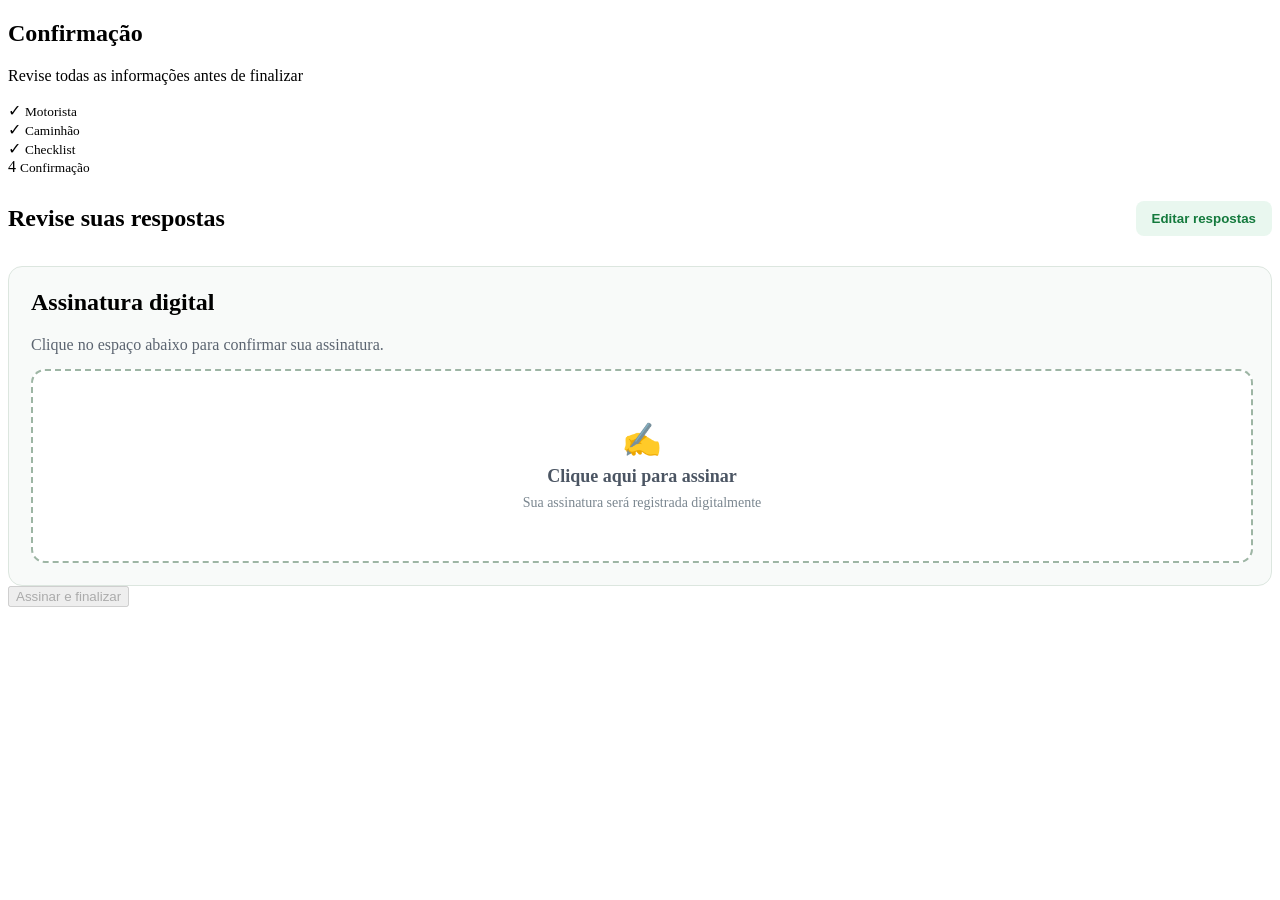
==== confirmacao.html @ f5d4bed5 "Create confirmacao.html" ====
<!DOCTYPE html>
<html lang="pt-BR">

<head>

    <meta charset="UTF-8">

    <meta
        name="viewport"
        content="width=device-width, initial-scale=1.0"
    >

    <title>Confirmação do Cadastro</title>

    <link
        rel="stylesheet"
        href="style.css"
    >

    <style>

        /* =====================================================
           UTILITÁRIOS
        ===================================================== */

        .hidden {
            display: none !important;
        }


        /* =====================================================
           REVISÃO
        ===================================================== */

        .revisao-section {
            margin-top: 25px;
        }

        .revisao-header {
            display: flex;
            justify-content: space-between;
            align-items: center;
            gap: 15px;
            margin-bottom: 15px;
        }

        .revisao-header h2 {
            margin: 0;
        }

        .btn-editar-revisao {
            border: none;
            background: #e9f7ef;
            color: #147a3d;
            padding: 10px 16px;
            border-radius: 8px;
            cursor: pointer;
            font-weight: 600;
        }

        .btn-editar-revisao:hover {
            background: #d8f1e2;
        }


        /* =====================================================
           PAINÉIS DE REVISÃO
        ===================================================== */

        .review-panels {
            display: flex;
            flex-direction: column;
            gap: 18px;
        }

        .review-panel {
            border: 1px solid #dce6df;
            border-radius: 14px;
            background: #ffffff;
            overflow: hidden;
        }

        .review-panel-full {
            width: 100%;
        }

        .review-panel-header {
            padding: 15px 18px;
            background: #f1f8f3;
            border-bottom: 1px solid #dce6df;
        }

        .review-panel-header h3 {
            margin: 0;
            color: #166534;
            font-size: 18px;
        }

        .review-grid {
            display: grid;
            grid-template-columns:
                repeat(2, minmax(0, 1fr));
            gap: 12px;
            padding: 16px;
        }

        .review-card {
            min-width: 0;
            padding: 13px 14px;
            border: 1px solid #e3e8e5;
            border-radius: 10px;
            background: #fafcfb;
        }

        .review-label {
            display: block;
            margin-bottom: 6px;
            color: #6b7280;
            font-size: 13px;
        }

        .review-value {
            display: block;
            color: #1f2937;
            font-size: 15px;
            line-height: 1.4;
            word-break: break-word;
        }

        .resposta-sim-nao {
            font-size: 14px;
        }

        .resposta-sim-nao.sim {
            color: #15803d;
        }

        .resposta-sim-nao.nao {
            color: #b91c1c;
        }

        .resposta-sim-nao.nao-informado {
            color: #6b7280;
        }


        /* =====================================================
           MODO DE EDIÇÃO
        ===================================================== */

        .modo-edicao {
            display: none;
            margin-top: 20px;
            padding: 20px;
            border: 1px solid #d9e2dc;
            border-radius: 12px;
            background: #fafdfb;
        }

        .modo-edicao.ativo {
            display: block;
        }

        .campo-edicao {
            margin-bottom: 16px;
        }

        .campo-edicao label {
            display: block;
            margin-bottom: 6px;
            font-weight: 600;
            color: #374151;
        }

        .campo-edicao input,
        .campo-edicao select {
            width: 100%;
            min-height: 44px;
            padding: 10px 12px;
            border: 1px solid #cfd8d2;
            border-radius: 8px;
            font-size: 15px;
            background: white;
        }

        .campo-edicao input:focus,
        .campo-edicao select:focus {
            outline: none;
            border-color: #168044;
            box-shadow:
                0 0 0 3px
                rgba(22, 128, 68, 0.10);
        }

        .grupo-edicao {
            margin-bottom: 25px;
        }

        .grupo-edicao h3 {
            margin-bottom: 15px;
            color: #166534;
        }

        .grid-edicao {
            display: grid;
            grid-template-columns:
                repeat(2, minmax(0, 1fr));
            gap: 15px;
        }

        .acoes-edicao {
            display: flex;
            justify-content: flex-end;
            gap: 10px;
            margin-top: 20px;
        }

        .btn-cancelar-edicao,
        .btn-salvar-edicao {
            border: none;
            border-radius: 8px;
            padding: 11px 18px;
            cursor: pointer;
            font-weight: 600;
        }

        .btn-cancelar-edicao {
            background: #e5e7eb;
            color: #374151;
        }

        .btn-salvar-edicao {
            background: #168044;
            color: white;
        }


        /* =====================================================
           ASSINATURA
        ===================================================== */

        .signature-section {
            margin-top: 30px;
            padding: 22px;
            border-radius: 14px;
            background: #f8faf9;
            border: 1px solid #dce6df;
        }

        .signature-section h2 {
            margin-top: 0;
        }

        .signature-header {
            margin-bottom: 15px;
        }

        .signature-header p {
            color: #5b6470;
            margin-bottom: 0;
        }

        .signature-instruction {
            color: #5b6470;
            margin-bottom: 15px;
        }

        .stamp-area {
            width: 100%;
        }

        .stamp-box {
            position: relative;
            width: 100%;
            min-height: 190px;
            border: 2px dashed #9db5a4;
            border-radius: 14px;
            background: white;
            display: flex;
            align-items: center;
            justify-content: center;
            cursor: pointer;
            overflow: hidden;
            user-select: none;
            -webkit-tap-highlight-color: transparent;
            transition:
                border-color 0.2s ease,
                background 0.2s ease,
                box-shadow 0.2s ease;
        }

        .stamp-box:hover {
            border-color: #168044;
            background: #fcfffd;
        }

        .stamp-box:focus {
            outline: none;
            border-color: #168044;
            box-shadow:
                0 0 0 4px
                rgba(22, 128, 68, 0.12);
        }

        .stamp-box.assinatura-confirmada {
            border-style: solid;
            border-color: #168044;
        }

        .stamp-box.assinatura-atencao {
            border-color: #dc2626;
            box-shadow:
                0 0 0 5px
                rgba(220, 38, 38, 0.10);
        }


        /* =====================================================
           PLACEHOLDER
        ===================================================== */

        .stamp-placeholder {
            text-align: center;
            color: #7b8790;
            pointer-events: none;
            padding: 20px;
        }

        .stamp-placeholder strong {
            display: block;
            font-size: 18px;
            color: #4b5563;
            margin: 8px 0 6px;
        }

        .stamp-placeholder small {
            font-size: 14px;
        }

        .stamp-click-icon {
            display: block;
            font-size: 32px;
        }


        /* =====================================================
           CARIMBO
        ===================================================== */

        .carimbo {
            position: absolute;
            left: 50%;
            top: 50%;

            transform:
                translate(-50%, -50%)
                rotate(-5deg)
                scale(1);

            padding: 16px 24px;

            border: 3px double #bd2929;
            border-radius: 6px;

            color: #bd2929;

            background:
                rgba(255, 255, 255, 0.92);

            text-align: center;

            font-family:
                "Courier New",
                Courier,
                monospace;

            font-weight: bold;
            text-transform: uppercase;

            line-height: 1.35;

            min-width: 260px;
            max-width: 90%;

            pointer-events: none;

            box-sizing: border-box;
        }

        .carimbo-topo {
            font-size: 13px;
            margin-bottom: 8px;
        }

        .carimbo-nome {
            font-size: 18px;
            word-break: break-word;
        }

        .carimbo-cpf {
            font-size: 13px;
            margin-top: 5px;
        }

        .carimbo-data {
            font-size: 12px;
            margin-top: 6px;
        }

        @keyframes baterCarimbo {

            0% {
                opacity: 0;

                transform:
                    translate(-50%, -50%)
                    rotate(-12deg)
                    scale(1.35);
            }

            100% {
                opacity: 0.88;

                transform:
                    translate(-50%, -50%)
                    rotate(-5deg)
                    scale(1);
            }
        }


        /* =====================================================
           ASSINATURA REALIZADA
        ===================================================== */

        .assinatura-realizada {
            margin-top: 12px;
            color: #168044;
            font-weight: 600;
            text-align: center;
        }

        .btn-remover-assinatura,
        .assinatura-remover {
            display: block;
            margin: 12px auto 0;
            border: none;
            background: #fee2e2;
            color: #991b1b;
            padding: 9px 15px;
            border-radius: 8px;
            cursor: pointer;
            font-weight: 600;
        }

        .btn-remover-assinatura:hover,
        .assinatura-remover:hover {
            background: #fecaca;
        }


        /* =====================================================
           MENSAGENS
        ===================================================== */

        .message {
            margin-top: 15px;
            padding: 12px 15px;
            border-radius: 8px;
            display: none;
        }

        .message.success {
            background: #ecfdf3;
            color: #166534;
            border: 1px solid #bbf7d0;
        }

        .message.error {
            background: #fef2f2;
            color: #991b1b;
            border: 1px solid #fecaca;
        }

        .message.info {
            background: #eff6ff;
            color: #1d4ed8;
            border: 1px solid #bfdbfe;
        }


        /* =====================================================
           SUCESSO
        ===================================================== */

        .sucesso-cadastro {
            padding: 30px 20px;
            text-align: center;
            background: #ecfdf3;
            border: 1px solid #b7e4c7;
            border-radius: 14px;
            color: #166534;
        }

        .sucesso-cadastro h2 {
            margin-top: 0;
        }


        /* =====================================================
           RESPONSIVO
        ===================================================== */

        @media (max-width: 700px) {

            .grid-edicao,
            .review-grid {
                grid-template-columns: 1fr;
            }

            .revisao-header {
                flex-direction: column;
                align-items: stretch;
            }

            .btn-editar-revisao {
                width: 100%;
            }

            .acoes-edicao {
                flex-direction: column;
            }

            .btn-cancelar-edicao,
            .btn-salvar-edicao {
                width: 100%;
            }

            .stamp-box {
                min-height: 220px;
            }

            .carimbo {
                min-width: 230px;
                padding: 14px 18px;
            }

            .carimbo-nome {
                font-size: 16px;
            }
        }

    </style>

</head>


<body>

    <main class="container">

        <section class="card">


            <!-- =================================================
                 CABEÇALHO
            ================================================== -->

            <div class="logo-area">

                <h1>
                    Confirmação
                </h1>

                <p>
                    Revise todas as informações antes de finalizar
                </p>

            </div>


            <!-- =================================================
                 PROGRESSO
            ================================================== -->

            <div class="progress-area">

                <div class="progress-step completed">

                    <span>✓</span>

                    <small>
                        Motorista
                    </small>

                </div>


                <div class="progress-line active"></div>


                <div class="progress-step completed">

                    <span>✓</span>

                    <small>
                        Caminhão
                    </small>

                </div>


                <div class="progress-line active"></div>


                <div class="progress-step completed">

                    <span>✓</span>

                    <small>
                        Checklist
                    </small>

                </div>


                <div class="progress-line active"></div>


                <div class="progress-step active">

                    <span>4</span>

                    <small>
                        Confirmação
                    </small>

                </div>

            </div>


            <!-- =================================================
                 REVISÃO
            ================================================== -->

            <div class="revisao-section">

                <div class="revisao-header">

                    <h2>
                        Revise suas respostas
                    </h2>

                    <button
                        type="button"
                        id="btnEditarRespostas"
                        class="btn-editar-revisao"
                    >
                        Editar respostas
                    </button>

                </div>


                <div id="resumoCadastro"></div>


                <!-- =============================================
                     FORMULÁRIO DE EDIÇÃO
                ============================================== -->

                <div
                    id="modoEdicao"
                    class="modo-edicao"
                >

                    <div class="grupo-edicao">

                        <h3>
                            Motorista
                        </h3>

                        <div class="grid-edicao">

                            <div class="campo-edicao">

                                <label for="editNome">
                                    Nome completo
                                </label>

                                <input
                                    id="editNome"
                                    type="text"
                                    autocomplete="name"
                                >

                            </div>


                            <div class="campo-edicao">

                                <label for="editCelular">
                                    Celular
                                </label>

                                <input
                                    id="editCelular"
                                    type="tel"
                                    autocomplete="tel"
                                >

                            </div>


                            <div class="campo-edicao">

                                <label for="editCPF">
                                    CPF
                                </label>

                                <input
                                    id="editCPF"
                                    type="text"
                                    inputmode="numeric"
                                    maxlength="14"
                                >

                            </div>


                            <div class="campo-edicao">

                                <label for="editCNH">
                                    CNH
                                </label>

                                <input
                                    id="editCNH"
                                    type="text"
                                >

                            </div>


                            <div class="campo-edicao">

                                <label for="editValidadeCnh">
                                    Validade CNH
                                </label>

                                <input
                                    id="editValidadeCnh"
                                    type="date"
                                >

                            </div>


                            <div class="campo-edicao">

                                <label for="editCalcado">
                                    Calçado de Segurança
                                </label>

                                <select id="editCalcado">

                                    <option value="">
                                        Selecione
                                    </option>

                                    <option value="Sim">
                                        Sim
                                    </option>

                                    <option value="Não">
                                        Não
                                    </option>

                                </select>

                            </div>


                            <div class="campo-edicao">

                                <label for="editTrajes">
                                    Trajes
                                </label>

                                <select id="editTrajes">

                                    <option value="">
                                        Selecione
                                    </option>

                                    <option value="Sim">
                                        Sim
                                    </option>

                                    <option value="Não">
                                        Não
                                    </option>

                                </select>

                            </div>


                            <div class="campo-edicao">

                                <label for="editColete">
                                    Colete Refletivo
                                </label>

                                <select id="editColete">

                                    <option value="">
                                        Selecione
                                    </option>

                                    <option value="Sim">
                                        Sim
                                    </option>

                                    <option value="Não">
                                        Não
                                    </option>

                                </select>

                            </div>


                            <div class="campo-edicao">

                                <label for="editComprovei">
                                    App Comprovei
                                </label>

                                <select id="editComprovei">

                                    <option value="">
                                        Selecione
                                    </option>

                                    <option value="Sim">
                                        Sim
                                    </option>

                                    <option value="Não">
                                        Não
                                    </option>

                                </select>

                            </div>

                        </div>

                    </div>


                    <div class="grupo-edicao">

                        <h3>
                            Caminhão
                        </h3>

                        <div class="grid-edicao">

                            <div class="campo-edicao">

                                <label for="editDt">
                                    DT
                                </label>

                                <input
                                    id="editDt"
                                    type="text"
                                >

                            </div>


                            <div class="campo-edicao">

                                <label for="editTransportadora">
                                    Transportadora
                                </label>

                                <input
                                    id="editTransportadora"
                                    type="text"
                                >

                            </div>


                            <div class="campo-edicao">

                                <label for="editPlacaCavalo">
                                    Placa Cavalo / Truck
                                </label>

                                <input
                                    id="editPlacaCavalo"
                                    type="text"
                                >

                            </div>


                            <div class="campo-edicao">

                                <label for="editPlacaCarreta01">
                                    Placa Carreta 01
                                </label>

                                <input
                                    id="editPlacaCarreta01"
                                    type="text"
                                >

                            </div>


                            <div class="campo-edicao">

                                <label for="editPlacaCarreta02">
                                    Placa Carreta 02
                                </label>

                                <input
                                    id="editPlacaCarreta02"
                                    type="text"
                                >

                            </div>


                            <div class="campo-edicao">

                                <label for="editTipoVeiculo">
                                    Tipo Veículo
                                </label>

                                <input
                                    id="editTipoVeiculo"
                                    type="text"
                                >

                            </div>


                            <div class="campo-edicao">

                                <label for="editEmpilhadeira">
                                    Autoriza Entrada de Empilhadeira?
                                </label>

                                <select id="editEmpilhadeira">

                                    <option value="">
                                        Selecione
                                    </option>

                                    <option value="Sim">
                                        Sim
                                    </option>

                                    <option value="Não">
                                        Não
                                    </option>

                                </select>

                            </div>

                        </div>

                    </div>


                    <div class="grupo-edicao">

                        <h3>
                            Checklist
                        </h3>

                        <div id="camposChecklistEdicao"></div>

                    </div>


                    <div class="acoes-edicao">

                        <button
                            type="button"
                            id="btnCancelarEdicao"
                            class="btn-cancelar-edicao"
                        >
                            Cancelar
                        </button>


                        <button
                            type="button"
                            id="btnSalvarEdicao"
                            class="btn-salvar-edicao"
                        >
                            Salvar respostas
                        </button>

                    </div>

                </div>

            </div>


            <!-- =================================================
                 ASSINATURA
            ================================================== -->

            <div class="signature-section">

                <div class="signature-header">

                    <div>

                        <h2>
                            Assinatura digital
                        </h2>

                        <p>
                            Clique no espaço abaixo para confirmar sua assinatura.
                        </p>

                    </div>

                </div>


                <div class="stamp-area">

                    <div
                        id="stampBox"
                        class="stamp-box"
                        tabindex="0"
                        role="button"
                        aria-label="Clique para assinar"
                    >

                        <div
                            id="stampPlaceholder"
                            class="stamp-placeholder"
                        >

                            <span class="stamp-click-icon">
                                ✍
                            </span>

                            <strong>
                                Clique aqui para assinar
                            </strong>

                            <small>
                                Sua assinatura será registrada digitalmente
                            </small>

                        </div>


                        <!-- =================================================
                             CARIMBO
                             FICA OCULTO ATÉ O CLIQUE
                        ================================================== -->

                        <div
                            id="carimbo"
                            class="carimbo hidden"
                        >

                            <div class="carimbo-topo">
                                ASSINADO DIGITALMENTE
                            </div>

                            <div
                                id="carimboNome"
                                class="carimbo-nome"
                            >
                                Nome do motorista
                            </div>

                            <div
                                id="carimboCPF"
                                class="carimbo-cpf"
                            >
                                CPF
                            </div>

                            <div
                                id="carimboData"
                                class="carimbo-data"
                            >
                                Aguardando assinatura
                            </div>

                        </div>

                    </div>


                    <div
                        id="assinaturaRealizada"
                        class="assinatura-realizada hidden"
                    >
                        ✓ Assinatura confirmada
                    </div>


                    <button
                        type="button"
                        id="removerAssinatura"
                        class="btn-remover-assinatura hidden"
                    >
                        Remover assinatura
                    </button>

                </div>

            </div>


            <!-- =================================================
                 MENSAGEM
            ================================================== -->

            <div
                id="mensagemEnvio"
                class="message"
            ></div>


            <!-- =================================================
                 SUCESSO
            ================================================== -->

            <div
                id="mensagemSucesso"
                style="display:none;"
            ></div>


            <!-- =================================================
                 BOTÕES
            ================================================== -->

            <div class="button-row">


                <button
                    type="button"
                    id="btnEnviar"
                    class="btn-primary"
                    disabled
                >
                    Assinar e finalizar
                </button>

            </div>


        </section>

    </main>


    <script src="confirmacao.js"></script>

</body>

</html>
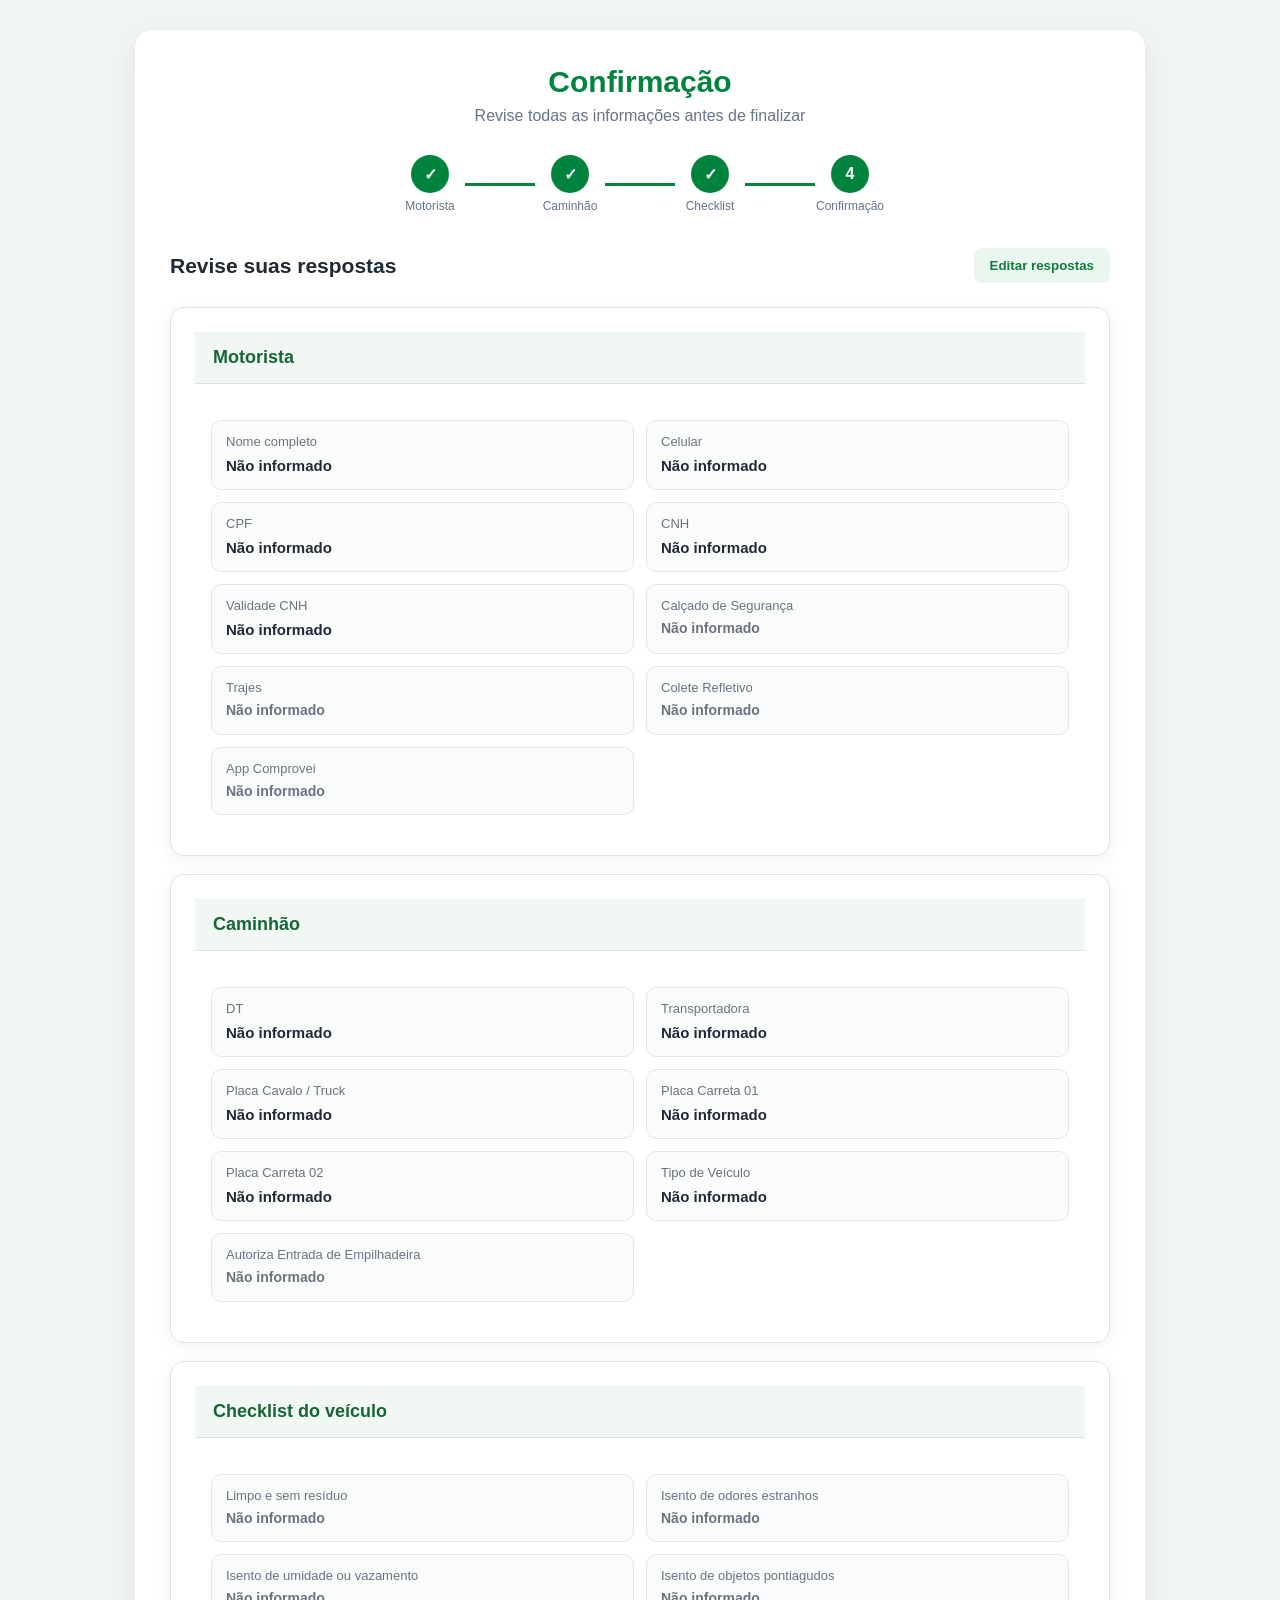
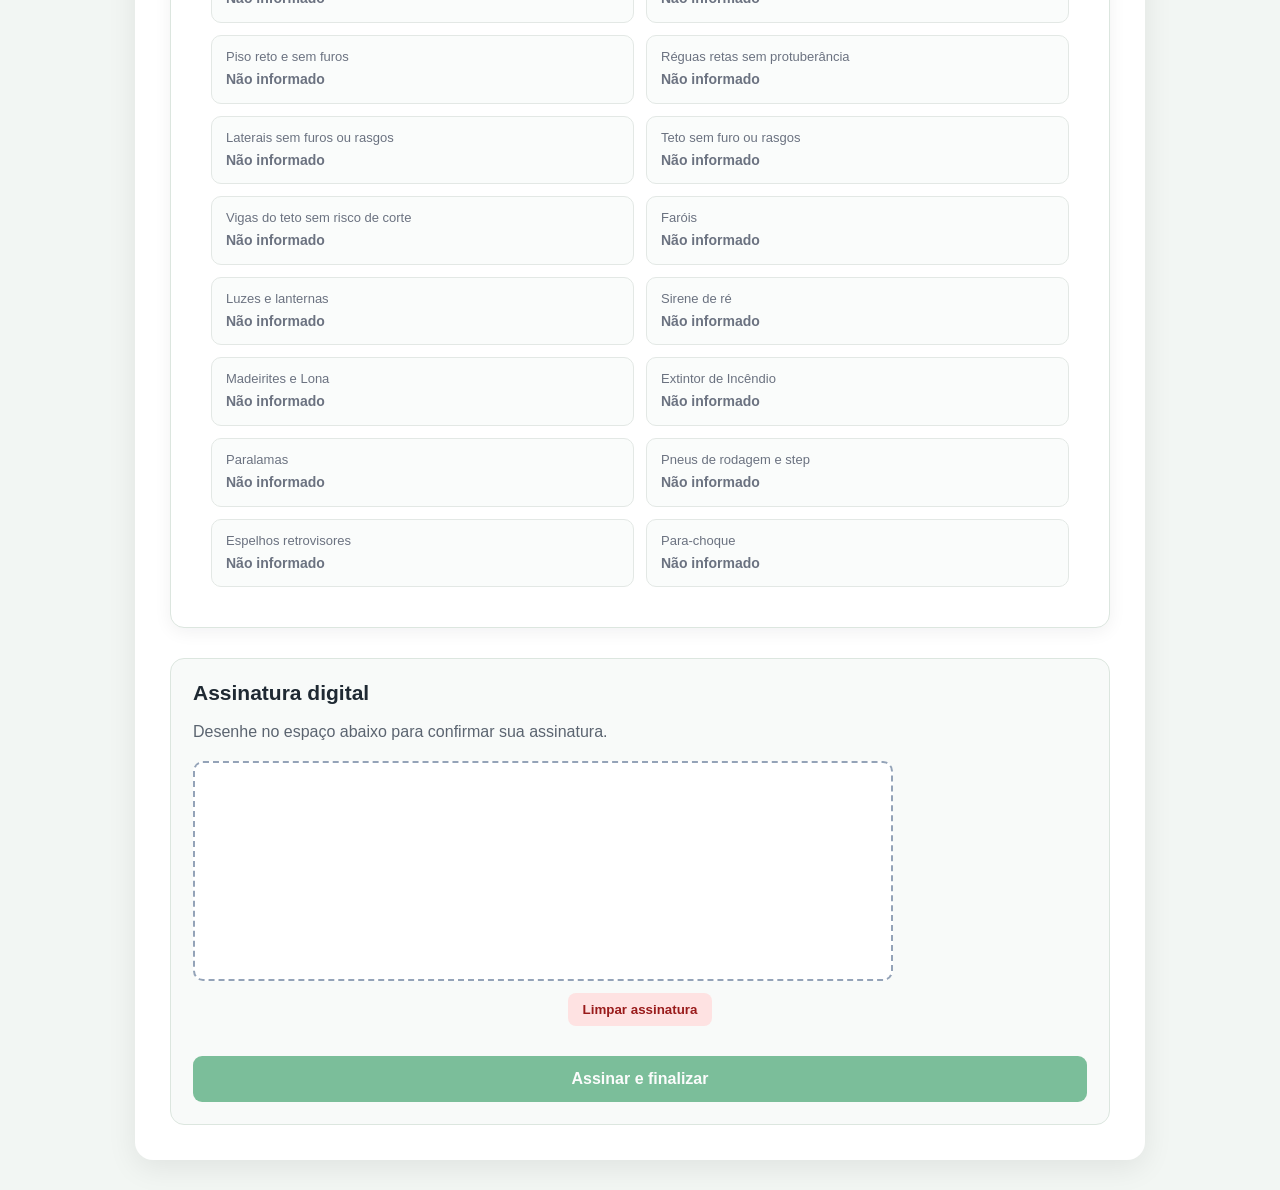
==== commit 209f9ccc: "Update confirmacao.html" ====
--- a/confirmacao.html
+++ b/confirmacao.html
@@ -344,92 +344,6 @@
 
 
         /* =====================================================
-           CARIMBO
-        ===================================================== */
-
-        .carimbo {
-            position: absolute;
-            left: 50%;
-            top: 50%;
-
-            transform:
-                translate(-50%, -50%)
-                rotate(-5deg)
-                scale(1);
-
-            padding: 16px 24px;
-
-            border: 3px double #bd2929;
-            border-radius: 6px;
-
-            color: #bd2929;
-
-            background:
-                rgba(255, 255, 255, 0.92);
-
-            text-align: center;
-
-            font-family:
-                "Courier New",
-                Courier,
-                monospace;
-
-            font-weight: bold;
-            text-transform: uppercase;
-
-            line-height: 1.35;
-
-            min-width: 260px;
-            max-width: 90%;
-
-            pointer-events: none;
-
-            box-sizing: border-box;
-        }
-
-        .carimbo-topo {
-            font-size: 13px;
-            margin-bottom: 8px;
-        }
-
-        .carimbo-nome {
-            font-size: 18px;
-            word-break: break-word;
-        }
-
-        .carimbo-cpf {
-            font-size: 13px;
-            margin-top: 5px;
-        }
-
-        .carimbo-data {
-            font-size: 12px;
-            margin-top: 6px;
-        }
-
-        @keyframes baterCarimbo {
-
-            0% {
-                opacity: 0;
-
-                transform:
-                    translate(-50%, -50%)
-                    rotate(-12deg)
-                    scale(1.35);
-            }
-
-            100% {
-                opacity: 0.88;
-
-                transform:
-                    translate(-50%, -50%)
-                    rotate(-5deg)
-                    scale(1);
-            }
-        }
-
-
-        /* =====================================================
            ASSINATURA REALIZADA
         ===================================================== */
 
@@ -539,15 +453,6 @@
             .stamp-box {
                 min-height: 220px;
             }
-
-            .carimbo {
-                min-width: 230px;
-                padding: 14px 18px;
-            }
-
-            .carimbo-nome {
-                font-size: 16px;
-            }
         }
 
     </style>
@@ -1019,9 +924,9 @@
             </div>
 
 
-            <!-- =================================================
-                 ASSINATURA
-            ================================================== -->
+<!-- =================================================
+    ASSINATURA
+================================================== -->
 
             <div class="signature-section">
 
@@ -1034,7 +939,7 @@
                         </h2>
 
                         <p>
-                            Clique no espaço abaixo para confirmar sua assinatura.
+                            Desenhe no espaço abaixo para confirmar sua assinatura.
                         </p>
 
                     </div>
@@ -1042,96 +947,19 @@
                 </div>
 
 
-                <div class="stamp-area">
-
-                    <div
-                        id="stampBox"
-                        class="stamp-box"
-                        tabindex="0"
-                        role="button"
-                        aria-label="Clique para assinar"
-                    >
-
-                        <div
-                            id="stampPlaceholder"
-                            class="stamp-placeholder"
-                        >
-
-                            <span class="stamp-click-icon">
-                                ✍
-                            </span>
-
-                            <strong>
-                                Clique aqui para assinar
-                            </strong>
-
-                            <small>
-                                Sua assinatura será registrada digitalmente
-                            </small>
-
-                        </div>
-
-
-                        <!-- =================================================
-                             CARIMBO
-                             FICA OCULTO ATÉ O CLIQUE
-                        ================================================== -->
-
-                        <div
-                            id="carimbo"
-                            class="carimbo hidden"
-                        >
-
-                            <div class="carimbo-topo">
-                                ASSINADO DIGITALMENTE
-                            </div>
-
-                            <div
-                                id="carimboNome"
-                                class="carimbo-nome"
-                            >
-                                Nome do motorista
-                            </div>
-
-                            <div
-                                id="carimboCPF"
-                                class="carimbo-cpf"
-                            >
-                                CPF
-                            </div>
-
-                            <div
-                                id="carimboData"
-                                class="carimbo-data"
-                            >
-                                Aguardando assinatura
-                            </div>
-
-                        </div>
-
-                    </div>
-
-
-                    <div
-                        id="assinaturaRealizada"
-                        class="assinatura-realizada hidden"
-                    >
-                        ✓ Assinatura confirmada
-                    </div>
-
-
-                    <button
-                        type="button"
-                        id="removerAssinatura"
-                        class="btn-remover-assinatura hidden"
-                    >
-                        Remover assinatura
-                    </button>
-
-                </div>
-
-            </div>
-
+<div class="stamp-area">
+
+    <canvas id="signatureCanvas"></canvas>
+
+    <button
+        type="button"
+        id="removerAssinatura"
+        class="btn-remover-assinatura"
+    >
+        Limpar assinatura
+    </button>
+
+</div>
 
             <!-- =================================================
                  MENSAGEM
--- a/style.css
+++ b/style.css
@@ -0,0 +1,796 @@
+* {
+    margin: 0;
+    padding: 0;
+    box-sizing: border-box;
+    font-family: Arial, Helvetica, sans-serif;
+}
+
+body {
+    min-height: 100vh;
+    background: #f2f6f3;
+    color: #1f2933;
+}
+
+.container {
+    width: 100%;
+    max-width: 1050px;
+    margin: 0 auto;
+    padding: 30px 20px;
+}
+
+.card {
+    background: #ffffff;
+    border-radius: 18px;
+    padding: 35px;
+    box-shadow: 0 8px 30px rgba(0, 0, 0, 0.08);
+}
+
+.logo-area {
+    text-align: center;
+    margin-bottom: 30px;
+}
+
+.logo-area h1 {
+    color: #00843d;
+    font-size: 30px;
+    margin-bottom: 8px;
+}
+
+.logo-area p {
+    color: #64748b;
+}
+
+.progress-area {
+    display: flex;
+    align-items: center;
+    justify-content: center;
+    margin-bottom: 35px;
+}
+
+.progress-step {
+    display: flex;
+    flex-direction: column;
+    align-items: center;
+    gap: 6px;
+    min-width: 70px;
+}
+
+.progress-step span {
+    width: 38px;
+    height: 38px;
+    border-radius: 50%;
+    display: flex;
+    align-items: center;
+    justify-content: center;
+    background: #e5e7eb;
+    color: #64748b;
+    font-weight: bold;
+}
+
+.progress-step.active span,
+.progress-step.completed span {
+    background: #00843d;
+    color: #ffffff;
+}
+
+.progress-step small {
+    color: #64748b;
+    font-size: 12px;
+}
+
+.progress-line {
+    height: 3px;
+    width: 70px;
+    background: #e5e7eb;
+}
+
+.progress-line.active {
+    background: #00843d;
+}
+
+h2 {
+    color: #1f2933;
+    margin: 25px 0 18px;
+    font-size: 21px;
+}
+
+.form-group {
+    margin-bottom: 20px;
+}
+
+.form-group label,
+.question-group > label,
+.check-question > label {
+    display: block;
+    font-weight: bold;
+    margin-bottom: 8px;
+}
+
+input,
+select {
+    width: 100%;
+    padding: 14px;
+    border: 1px solid #cbd5e1;
+    border-radius: 9px;
+    font-size: 16px;
+    outline: none;
+    background: #ffffff;
+}
+
+input:focus,
+select:focus {
+    border-color: #00843d;
+    box-shadow: 0 0 0 3px rgba(0, 132, 61, 0.1);
+}
+
+.input-error {
+    border-color: #dc2626 !important;
+}
+
+.field-error {
+    color: #dc2626;
+    display: block;
+    margin-top: 5px;
+}
+
+.question-group,
+.check-question {
+    margin-bottom: 22px;
+    padding: 18px;
+    border: 1px solid #e2e8f0;
+    border-radius: 12px;
+    background: #fafcfb;
+}
+
+/* ============================================================
+   BOTÕES SIM / NÃO / N/A
+   ============================================================ */
+
+.choice-buttons {
+    display: flex;
+    gap: 10px;
+    flex-wrap: wrap;
+}
+
+.choice-button {
+    flex: 1;
+    min-width: 100px;
+    cursor: pointer;
+}
+
+.choice-button input {
+    display: none;
+}
+
+.choice-button span {
+    width: 100%;
+    min-height: 50px;
+    padding: 12px 18px;
+    border-radius: 9px;
+    border: 2px solid #d1d5db;
+    background: #ffffff;
+    display: flex;
+    align-items: center;
+    justify-content: center;
+    font-weight: bold;
+    transition: 0.2s;
+}
+
+.choice-button span:hover {
+    border-color: #00843d;
+    background: #f0faf4;
+}
+
+.choice-button input:checked + span {
+    background: #00843d;
+    border-color: #00843d;
+    color: #ffffff;
+    transform: translateY(-1px);
+}
+
+/* ============================================================
+   BOTÕES
+   ============================================================ */
+
+.btn-primary,
+.btn-secondary {
+    border: none;
+    border-radius: 9px;
+    padding: 14px 24px;
+    font-size: 16px;
+    font-weight: bold;
+    cursor: pointer;
+    text-decoration: none;
+    display: inline-flex;
+    align-items: center;
+    justify-content: center;
+    transition: 0.2s;
+}
+
+.btn-primary {
+    background: #00843d;
+    color: #ffffff;
+}
+
+.btn-primary:hover {
+    background: #006f34;
+}
+
+.btn-primary:disabled {
+    opacity: 0.6;
+    cursor: not-allowed;
+}
+
+.btn-secondary {
+    background: #e5e7eb;
+    color: #374151;
+}
+
+.btn-secondary:hover {
+    background: #d1d5db;
+}
+
+.button-row {
+    display: flex;
+    gap: 12px;
+    justify-content: space-between;
+    margin-top: 30px;
+}
+
+.button-row .btn-primary,
+.button-row .btn-secondary {
+    flex: 1;
+}
+
+.checklist-intro {
+    background: #f0faf4;
+    border-left: 4px solid #00843d;
+    padding: 16px;
+    margin-bottom: 25px;
+    border-radius: 6px;
+}
+
+.checklist-intro h2 {
+    margin-top: 0;
+}
+
+.checklist-intro p {
+    color: #475569;
+    line-height: 1.5;
+}
+
+/* ============================================================
+   CONFIRMAÇÃO
+   ============================================================ */
+
+.summary-section {
+    margin-bottom: 25px;
+    border: 1px solid #e2e8f0;
+    border-radius: 12px;
+    overflow: hidden;
+}
+
+.summary-section h2 {
+    background: #00843d;
+    color: #ffffff;
+    padding: 14px 18px;
+    margin: 0;
+}
+
+.summary-item {
+    display: flex;
+    justify-content: space-between;
+    gap: 20px;
+    padding: 12px 18px;
+    border-bottom: 1px solid #edf2f7;
+}
+
+.summary-item:last-child {
+    border-bottom: none;
+}
+
+.summary-item strong {
+    color: #475569;
+}
+
+.summary-item span {
+    text-align: right;
+}
+
+.signature-section {
+    margin-top: 30px;
+}
+
+.signature-section p {
+    color: #64748b;
+    margin-bottom: 12px;
+}
+
+#signatureCanvas {
+    width: 100%;
+    max-width: 700px;
+    height: 220px;
+    border: 2px dashed #94a3b8;
+    border-radius: 10px;
+    background: #ffffff;
+    touch-action: none;
+    display: block;
+}
+
+.stamp-area {
+    margin: 20px 0;
+}
+
+.carimbo {
+    width: 220px;
+    min-height: 80px;
+    border: 2px solid #00843d;
+    color: #00843d;
+    display: flex;
+    flex-direction: column;
+    align-items: center;
+    justify-content: center;
+    transform: rotate(-2deg);
+    text-align: center;
+    padding: 10px;
+}
+
+.carimbo strong {
+    font-size: 14px;
+}
+
+.carimbo span {
+    font-size: 11px;
+    margin-top: 4px;
+}
+
+.message {
+    margin-top: 20px;
+    padding: 12px;
+    border-radius: 8px;
+    display: none;
+}
+
+.message.error {
+    display: block;
+    background: #fee2e2;
+    color: #991b1b;
+}
+
+.success-card {
+    text-align: center;
+    max-width: 600px;
+    margin: 50px auto;
+}
+
+.success-icon {
+    width: 80px;
+    height: 80px;
+    border-radius: 50%;
+    background: #00843d;
+    color: #ffffff;
+    font-size: 45px;
+    display: flex;
+    align-items: center;
+    justify-content: center;
+    margin: 0 auto 25px;
+}
+
+.success-card h1 {
+    color: #00843d;
+    margin-bottom: 15px;
+}
+
+.success-card p {
+    color: #64748b;
+    margin-bottom: 10px;
+}
+
+.success-card .btn-primary {
+    margin-top: 25px;
+}
+
+/* ============================================================
+   RESPONSIVO
+   ============================================================ */
+
+@media (max-width: 700px) {
+
+    .container {
+        padding: 15px;
+    }
+
+    .card {
+        padding: 20px;
+        border-radius: 12px;
+    }
+
+    .logo-area h1 {
+        font-size: 24px;
+    }
+
+    .progress-step {
+        min-width: 45px;
+    }
+
+    .progress-step small {
+        font-size: 9px;
+    }
+
+    .progress-step span {
+        width: 32px;
+        height: 32px;
+        font-size: 13px;
+    }
+
+    .progress-line {
+        width: 25px;
+    }
+
+    .choice-buttons {
+        flex-direction: column;
+    }
+
+    .choice-button {
+        width: 100%;
+        flex: none;
+    }
+
+    .choice-button span {
+        min-height: 52px;
+    }
+
+    .button-row {
+        flex-direction: column;
+    }
+
+    .summary-item {
+        flex-direction: column;
+        gap: 4px;
+    }
+
+    .summary-item span {
+        text-align: left;
+    }
+
+    #signatureCanvas {
+        height: 180px;
+    }
+}
+
+/* =========================================================
+   PAINÉIS DE REVISÃO
+   ========================================================= */
+
+.review-panels {
+    display: flex;
+    flex-direction: column;
+    gap: 24px;
+    margin-top: 24px;
+}
+
+.review-panel {
+    background: #ffffff;
+    border: 1px solid #e2e8f0;
+    border-radius: 18px;
+    padding: 24px;
+    box-shadow: 0 4px 18px rgba(15, 23, 42, 0.06);
+}
+
+.review-panel-header {
+    display: flex;
+    align-items: center;
+    gap: 14px;
+    padding-bottom: 18px;
+    margin-bottom: 20px;
+    border-bottom: 1px solid #edf1f5;
+}
+
+.review-panel-icon {
+    width: 46px;
+    height: 46px;
+    border-radius: 12px;
+    background: #eef8f1;
+    color: #16803c;
+    display: flex;
+    align-items: center;
+    justify-content: center;
+    font-size: 22px;
+    flex-shrink: 0;
+}
+
+.review-panel-header h3 {
+    margin: 0;
+    color: #17212b;
+    font-size: 20px;
+}
+
+.review-panel-header p {
+    margin: 4px 0 0;
+    color: #718096;
+    font-size: 13px;
+}
+
+.review-grid {
+    display: grid;
+    grid-template-columns: repeat(2, minmax(0, 1fr));
+    gap: 14px;
+}
+
+.review-answer-card {
+    background: #f8fafc;
+    border: 1px solid #e5eaf0;
+    border-radius: 12px;
+    padding: 15px 16px;
+    min-height: 74px;
+    display: flex;
+    flex-direction: column;
+    justify-content: center;
+    gap: 7px;
+    transition: 0.2s ease;
+}
+
+.review-answer-card:hover {
+    border-color: #b8d9c2;
+    background: #fbfefc;
+    transform: translateY(-1px);
+}
+
+.review-answer-label {
+    color: #718096;
+    font-size: 12px;
+    font-weight: 600;
+    text-transform: uppercase;
+    letter-spacing: 0.03em;
+}
+
+.review-answer-value {
+    color: #17212b;
+    font-size: 15px;
+    font-weight: 700;
+    word-break: break-word;
+}
+
+.review-empty {
+    color: #a0aec0;
+    font-weight: 500;
+}
+
+.review-answer-yes {
+    color: #16803c;
+    display: flex;
+    align-items: center;
+    gap: 7px;
+}
+
+.review-answer-no {
+    color: #c53030;
+    display: flex;
+    align-items: center;
+    gap: 7px;
+}
+
+.review-answer-neutral {
+    color: #718096;
+    display: flex;
+    align-items: center;
+    gap: 7px;
+}
+
+.review-status-dot {
+    width: 8px;
+    height: 8px;
+    border-radius: 50%;
+    background: currentColor;
+    flex-shrink: 0;
+}
+
+
+/* =========================================================
+   ASSINATURA / CARIMBO
+   ========================================================= */
+
+.stamp-box {
+    min-height: 220px;
+    border: 2px dashed #b8c5cf;
+    border-radius: 18px;
+    background: #fafcfd;
+    display: flex;
+    align-items: center;
+    justify-content: center;
+    padding: 25px;
+    cursor: pointer;
+    transition: all 0.25s ease;
+    position: relative;
+    overflow: hidden;
+}
+
+.stamp-box:hover {
+    border-color: #16803c;
+    background: #f5fbf7;
+}
+
+.stamp-box:focus {
+    outline: none;
+    border-color: #16803c;
+    box-shadow: 0 0 0 4px rgba(22, 128, 60, 0.12);
+}
+
+.stamp-placeholder {
+    display: flex;
+    flex-direction: column;
+    align-items: center;
+    justify-content: center;
+    text-align: center;
+    gap: 8px;
+    color: #64748b;
+}
+
+.stamp-placeholder strong {
+    color: #334155;
+    font-size: 17px;
+}
+
+.stamp-placeholder small {
+    color: #94a3b8;
+    font-size: 13px;
+}
+
+.stamp-click-icon {
+    width: 58px;
+    height: 58px;
+    border-radius: 50%;
+    background: #eaf6ee;
+    display: flex;
+    align-items: center;
+    justify-content: center;
+    font-size: 27px;
+    margin-bottom: 5px;
+}
+
+
+/* =========================================================
+   CARIMBO
+   ========================================================= */
+
+.carimbo {
+    min-width: 300px;
+    max-width: 520px;
+    padding: 18px 28px;
+    border: 3px solid #b42318;
+    border-radius: 10px;
+    background: rgba(255, 250, 250, 0.96);
+    color: #b42318;
+    text-align: center;
+    transform: rotate(-1deg);
+    box-shadow: 0 5px 15px rgba(0, 0, 0, 0.08);
+}
+
+.carimbo-topo {
+    font-size: 12px;
+    font-weight: 900;
+    letter-spacing: 0.12em;
+    border-bottom: 1px solid rgba(180, 35, 24, 0.4);
+    padding-bottom: 8px;
+    margin-bottom: 10px;
+}
+
+.carimbo-nome {
+    font-size: 20px;
+    font-weight: 900;
+    margin-bottom: 5px;
+    text-transform: uppercase;
+}
+
+.carimbo-cpf {
+    font-size: 13px;
+    margin-bottom: 8px;
+}
+
+.carimbo-data {
+    font-size: 12px;
+    font-weight: 700;
+}
+
+.stamp-confirmed {
+    border-style: solid;
+    border-color: #b42318;
+}
+
+.assinatura-confirmada {
+    background: #fffafa;
+}
+
+.assinatura-realizada {
+    margin-top: 12px;
+    color: #16803c;
+    font-weight: 700;
+    text-align: center;
+}
+
+.btn-remover-assinatura {
+    display: block;
+    margin: 12px auto 0;
+    border: 0;
+    background: transparent;
+    color: #b42318;
+    cursor: pointer;
+    font-weight: 600;
+}
+
+.btn-remover-assinatura:hover {
+    text-decoration: underline;
+}
+
+
+/* =========================================================
+   ANIMAÇÕES
+   ========================================================= */
+
+.stamp-attention {
+    animation: stampAttention 0.7s ease;
+}
+
+@keyframes stampAttention {
+
+    0% {
+        transform: scale(1);
+    }
+
+    30% {
+        transform: scale(1.025);
+    }
+
+    60% {
+        transform: scale(0.99);
+    }
+
+    100% {
+        transform: scale(1);
+    }
+}
+
+
+/* =========================================================
+   BOTÃO FINAL
+   ========================================================= */
+
+#btnEnviar:disabled {
+    opacity: 0.5;
+    cursor: not-allowed;
+}
+
+#btnEnviar.btn-pronto {
+    opacity: 1;
+}
+
+
+/* =========================================================
+   RESPONSIVO
+   ========================================================= */
+
+@media (max-width: 700px) {
+
+    .review-panel {
+        padding: 17px;
+        border-radius: 14px;
+    }
+
+    .review-grid {
+        grid-template-columns: 1fr;
+    }
+
+    .carimbo {
+        min-width: 0;
+        width: 100%;
+        padding: 16px;
+    }
+
+    .carimbo-nome {
+        font-size: 17px;
+    }
+
+    .stamp-box {
+        min-height: 190px;
+    }
+}
